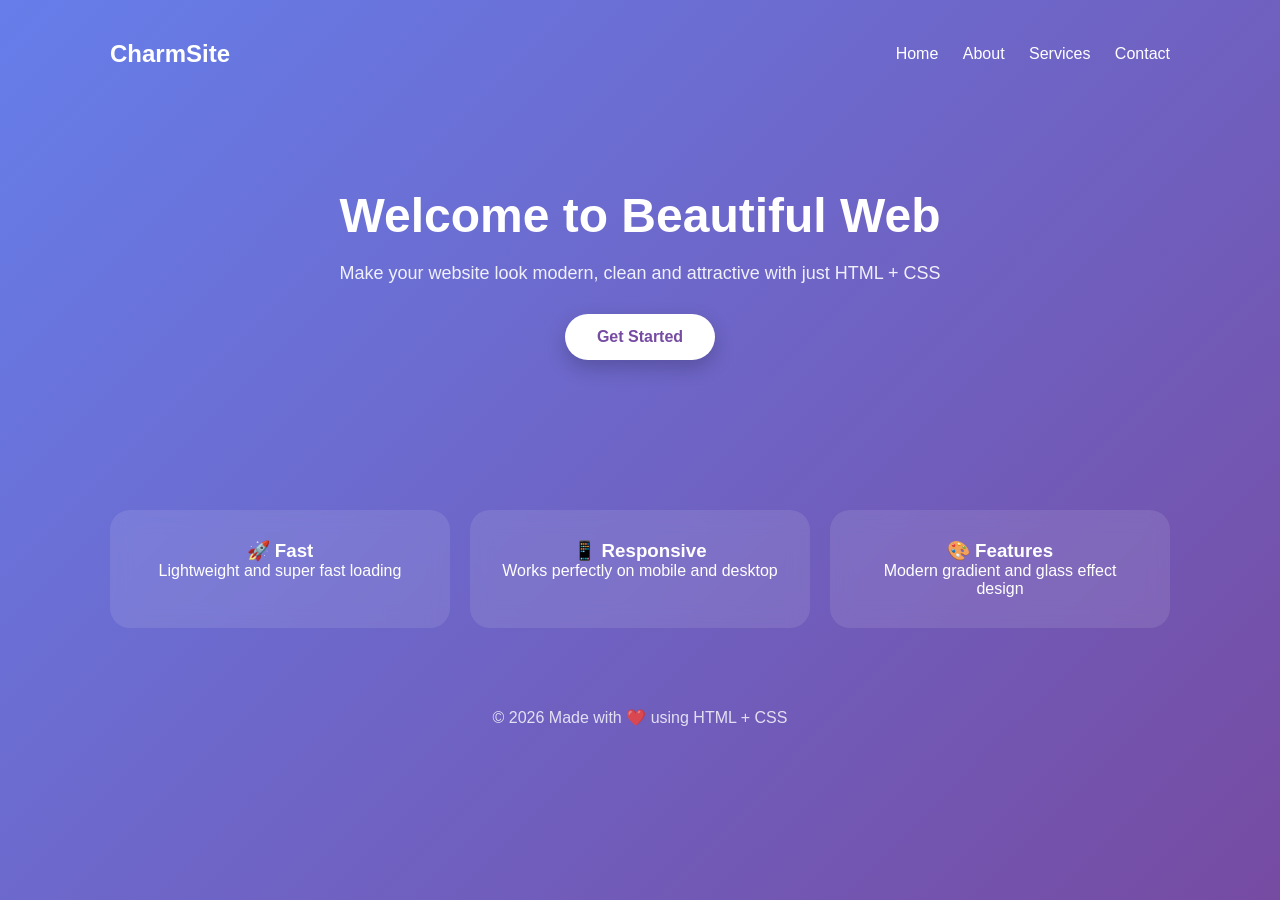
==== login.html @ 2f0db1ab "New page" ====
<!DOCTYPE html>
<html lang="en">
<head>
<meta charset="UTF-8">
<meta name="viewport" content="width=device-width, initial-scale=1.0">
<title>My Beautiful Page</title>
<style>
    * {
    margin: 0;
    padding: 0;
    box-sizing: border-box;
    font-family: 'Poppins', sans-serif;
  }

  body {
    background: linear-gradient(135deg, #667eea 0%, #764ba2 100%);
    color: white;
    min-height: 100vh;
  }

  .container {
    max-width: 1100px;
    margin: auto;
    padding: 20px;
  }

  header {
    display: flex;
    justify-content: space-between;
    align-items: center;
    padding: 20px 0;
  }

  header h1 {
    font-size: 24px;
  }

  nav a {
    color: white;
    text-decoration: none;
    margin-left: 20px;
    font-weight: 500;
    transition: 0.3s;
  }

  nav a:hover {
    color: #ffd700;
  }

  .hero {
    text-align: center;
    padding: 100px 20px;
  }

  .hero h2 {
    font-size: 48px;
    margin-bottom: 20px;
  }

  .hero p {
    font-size: 18px;
    margin-bottom: 30px;
    opacity: 0.9;
  }

  .btn {
    background: white;
    color: #764ba2;
    padding: 14px 32px;
    border: none;
    border-radius: 50px;
    font-size: 16px;
    font-weight: bold;
    cursor: pointer;
    transition: 0.3s;
    box-shadow: 0 8px 20px rgba(0,0,0,0.2);
  }

  .btn:hover {
    transform: translateY(-3px);
    box-shadow: 0 12px 25px rgba(0,0,0,0.3);
  }

  .cards {
    display: grid;
    grid-template-columns: repeat(auto-fit, minmax(250px, 1fr));
    gap: 20px;
    margin-top: 50px;
  }

  .card {
    background: rgba(255,255,255,0.1);
    padding: 30px;
    border-radius: 20px;
    backdrop-filter: blur(10px);
    text-align: center;
    transition: 0.3s;
  }

  .card:hover {
    transform: translateY(-5px);
    background: rgba(255,255,255,0.2);
  }

  footer {
    text-align: center;
    padding: 30px;
    margin-top: 50px;
    opacity: 0.8;
  }
</style>
</head>
<body>

  <div class="container">
    <header>
      <h1>CharmSite</h1>
      <nav>
        <a href="#">Home</a>
        <a href="#">About</a>
        <a href="#">Services</a>
        <a href="#">Contact</a>
      </nav>
    </header>

    <section class="hero">
      <h2>Welcome to Beautiful Web</h2>
      <p>Make your website look modern, clean and attractive with just HTML + CSS</p>
      <button class="btn">Get Started</button>
    </section>

    <section class="cards">
      <div class="card">
        <h3>🚀 Fast</h3>
        <p>Lightweight and super fast loading</p>
      </div>
      <div class="card">
        <h3>📱 Responsive</h3>
        <p>Works perfectly on mobile and desktop</p>
      </div>
      <div class="card">
        <h3>🎨 Features</h3>
        <p>Modern gradient and glass effect design</p>
      </div>
    </section>

    <footer>
      <p>© 2026 Made with ❤️ using HTML + CSS</p>
    </footer>
  </div>

</body>
</html>
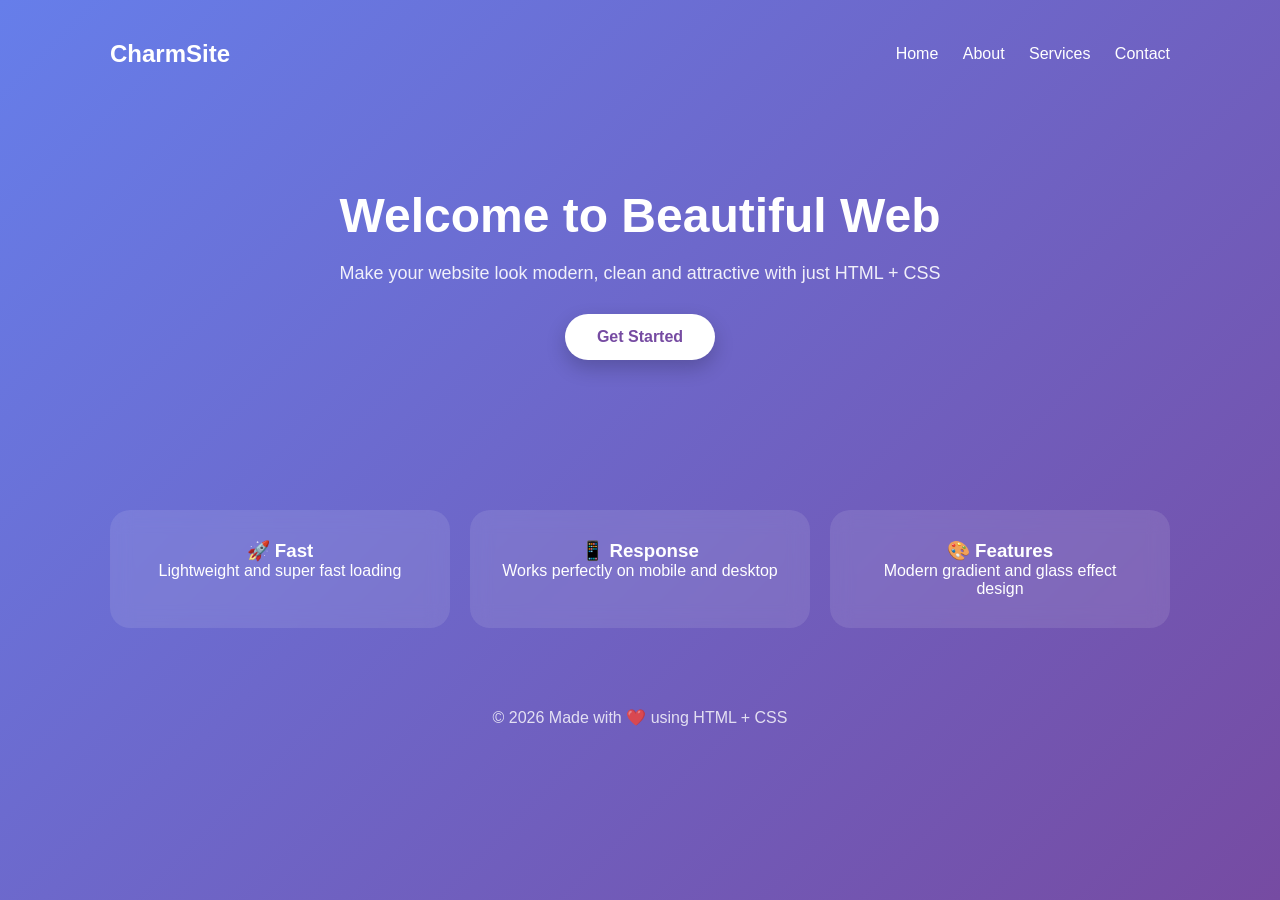
==== commit 6b70cc44: "New signup page" ====
--- a/login.html
+++ b/login.html
@@ -135,7 +135,7 @@
         <p>Lightweight and super fast loading</p>
       </div>
       <div class="card">
-        <h3>📱 Responsive</h3>
+        <h3>📱 Response</h3>
         <p>Works perfectly on mobile and desktop</p>
       </div>
       <div class="card">
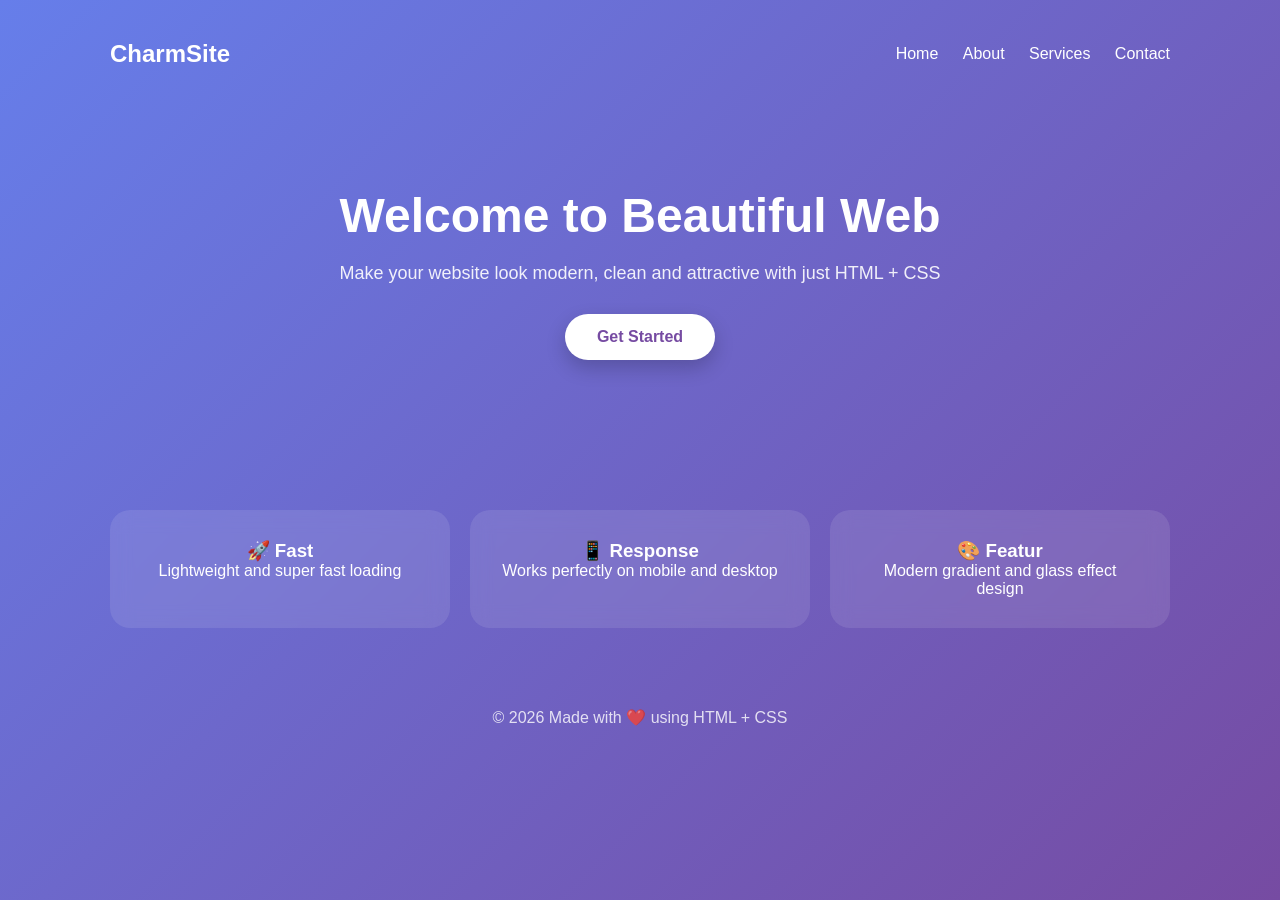
==== commit 3d63dfe3: "pract" ====
--- a/login.html
+++ b/login.html
@@ -139,7 +139,7 @@
         <p>Works perfectly on mobile and desktop</p>
       </div>
       <div class="card">
-        <h3>🎨 Features</h3>
+        <h3>🎨 Featur</h3>
         <p>Modern gradient and glass effect design</p>
       </div>
     </section>
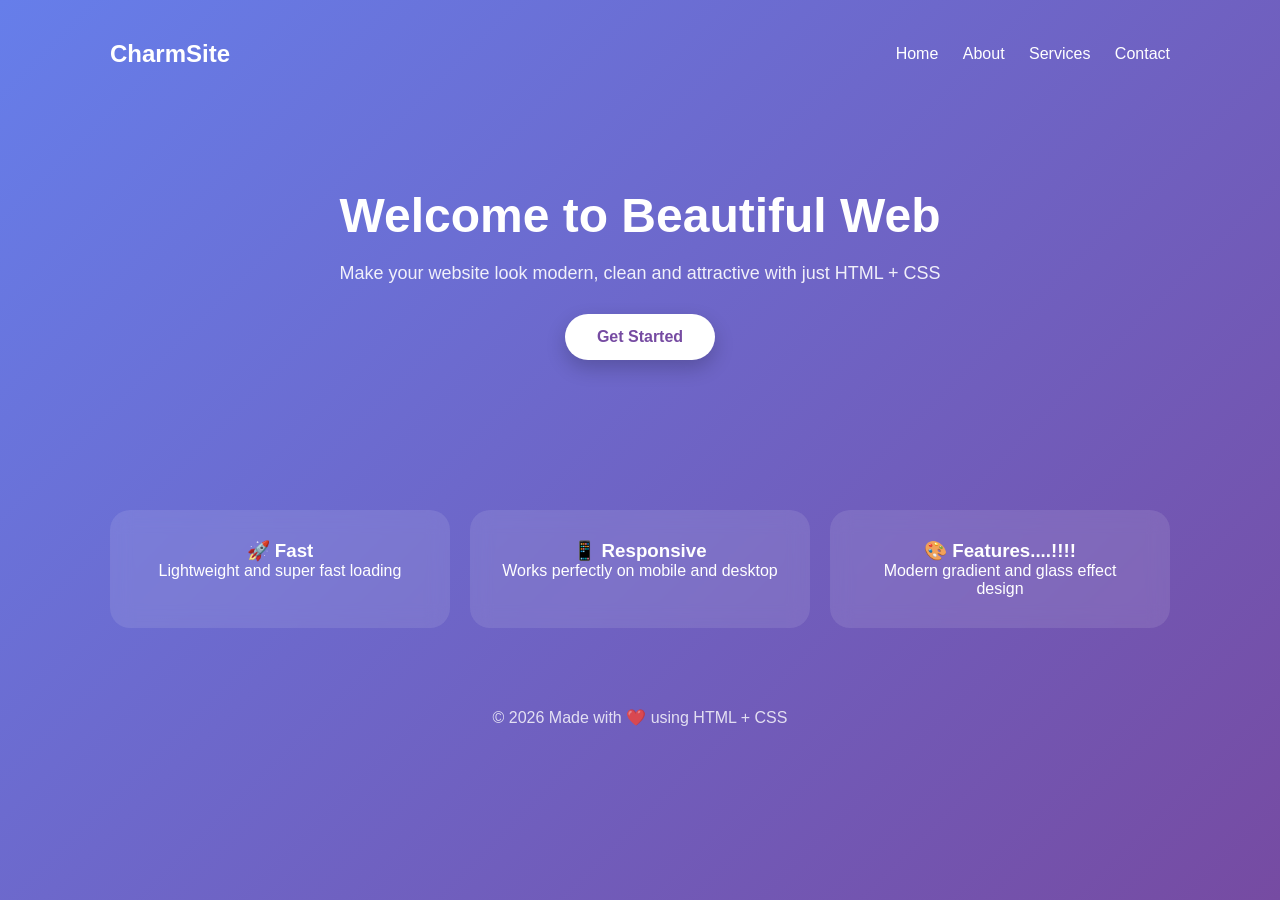
==== commit 2c59abcb: "pracice purpose" ====
--- a/login.html
+++ b/login.html
@@ -135,11 +135,11 @@
         <p>Lightweight and super fast loading</p>
       </div>
       <div class="card">
-        <h3>📱 Response</h3>
+        <h3>📱 Responsive</h3>
         <p>Works perfectly on mobile and desktop</p>
       </div>
       <div class="card">
-        <h3>🎨 Featur</h3>
+        <h3>🎨 Features....!!!!</h3>
         <p>Modern gradient and glass effect design</p>
       </div>
     </section>
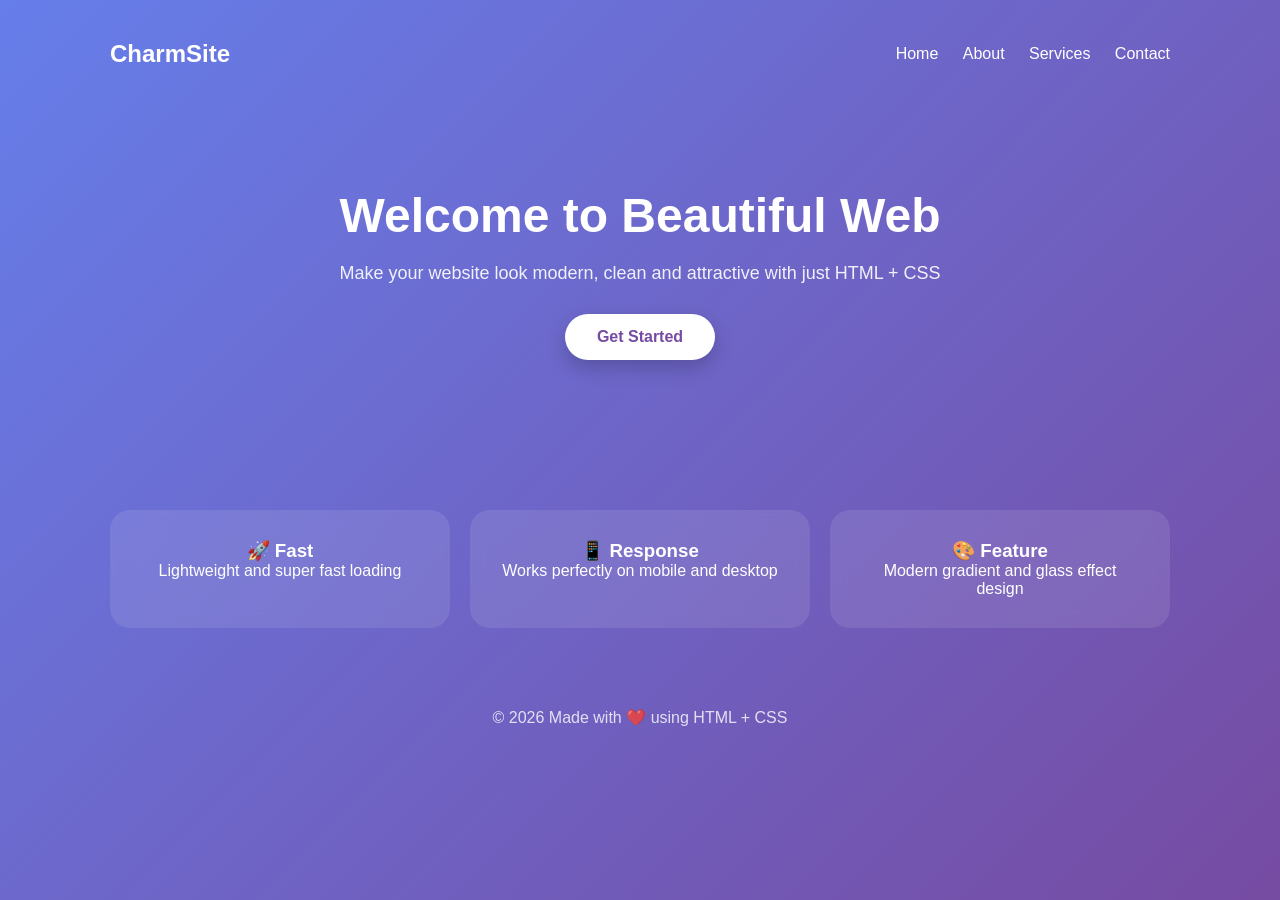
==== commit 06a1a5c7: "pr" ====
--- a/login.html
+++ b/login.html
@@ -135,11 +135,11 @@
         <p>Lightweight and super fast loading</p>
       </div>
       <div class="card">
-        <h3>📱 Responsive</h3>
+        <h3>📱 Response</h3>
         <p>Works perfectly on mobile and desktop</p>
       </div>
       <div class="card">
-        <h3>🎨 Features....!!!!</h3>
+        <h3>🎨 Feature</h3>
         <p>Modern gradient and glass effect design</p>
       </div>
     </section>
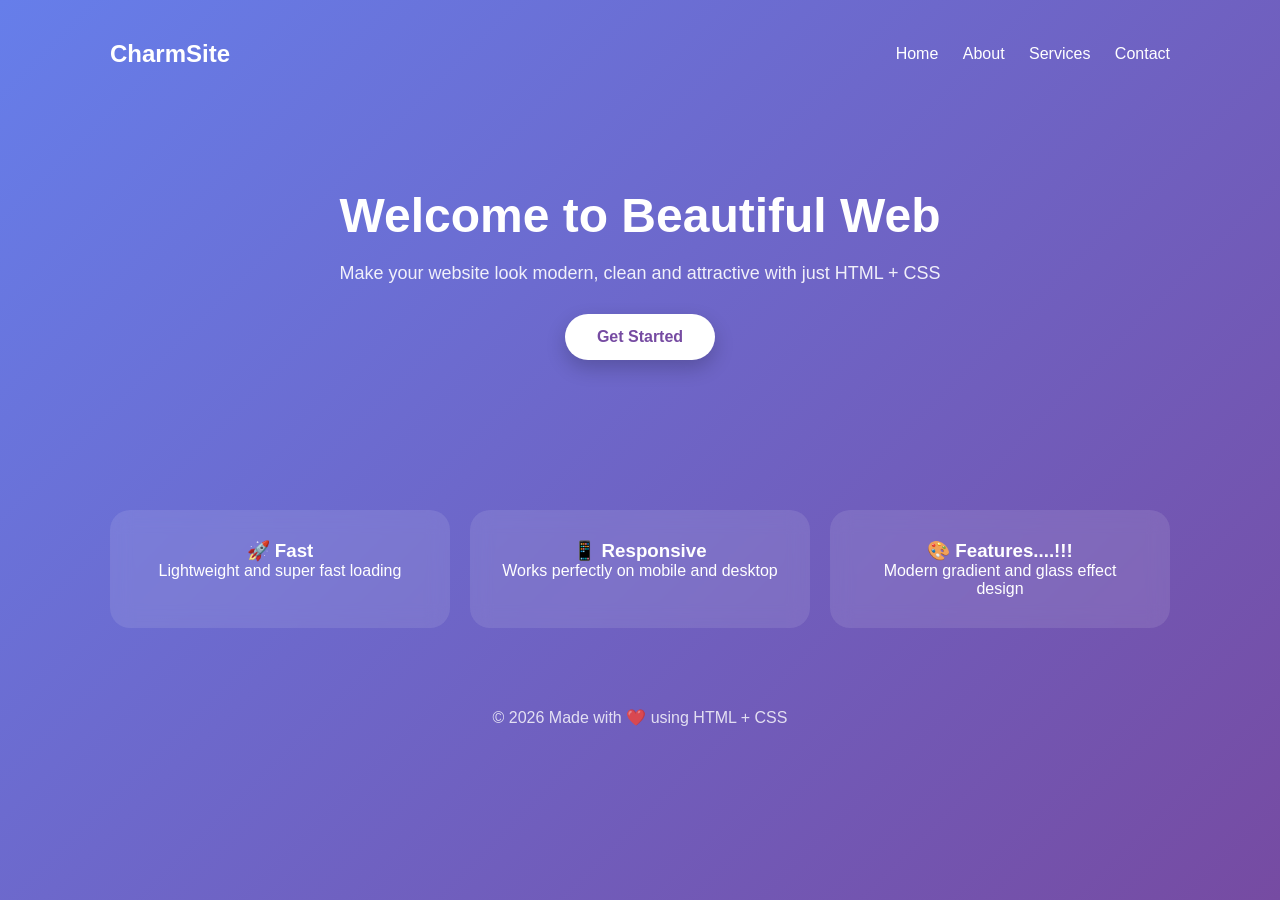
==== commit b68d6dd8: "prs" ====
--- a/login.html
+++ b/login.html
@@ -135,11 +135,11 @@
         <p>Lightweight and super fast loading</p>
       </div>
       <div class="card">
-        <h3>📱 Response</h3>
+        <h3>📱 Responsive</h3>
         <p>Works perfectly on mobile and desktop</p>
       </div>
       <div class="card">
-        <h3>🎨 Feature</h3>
+        <h3>🎨 Features....!!!</h3>
         <p>Modern gradient and glass effect design</p>
       </div>
     </section>
